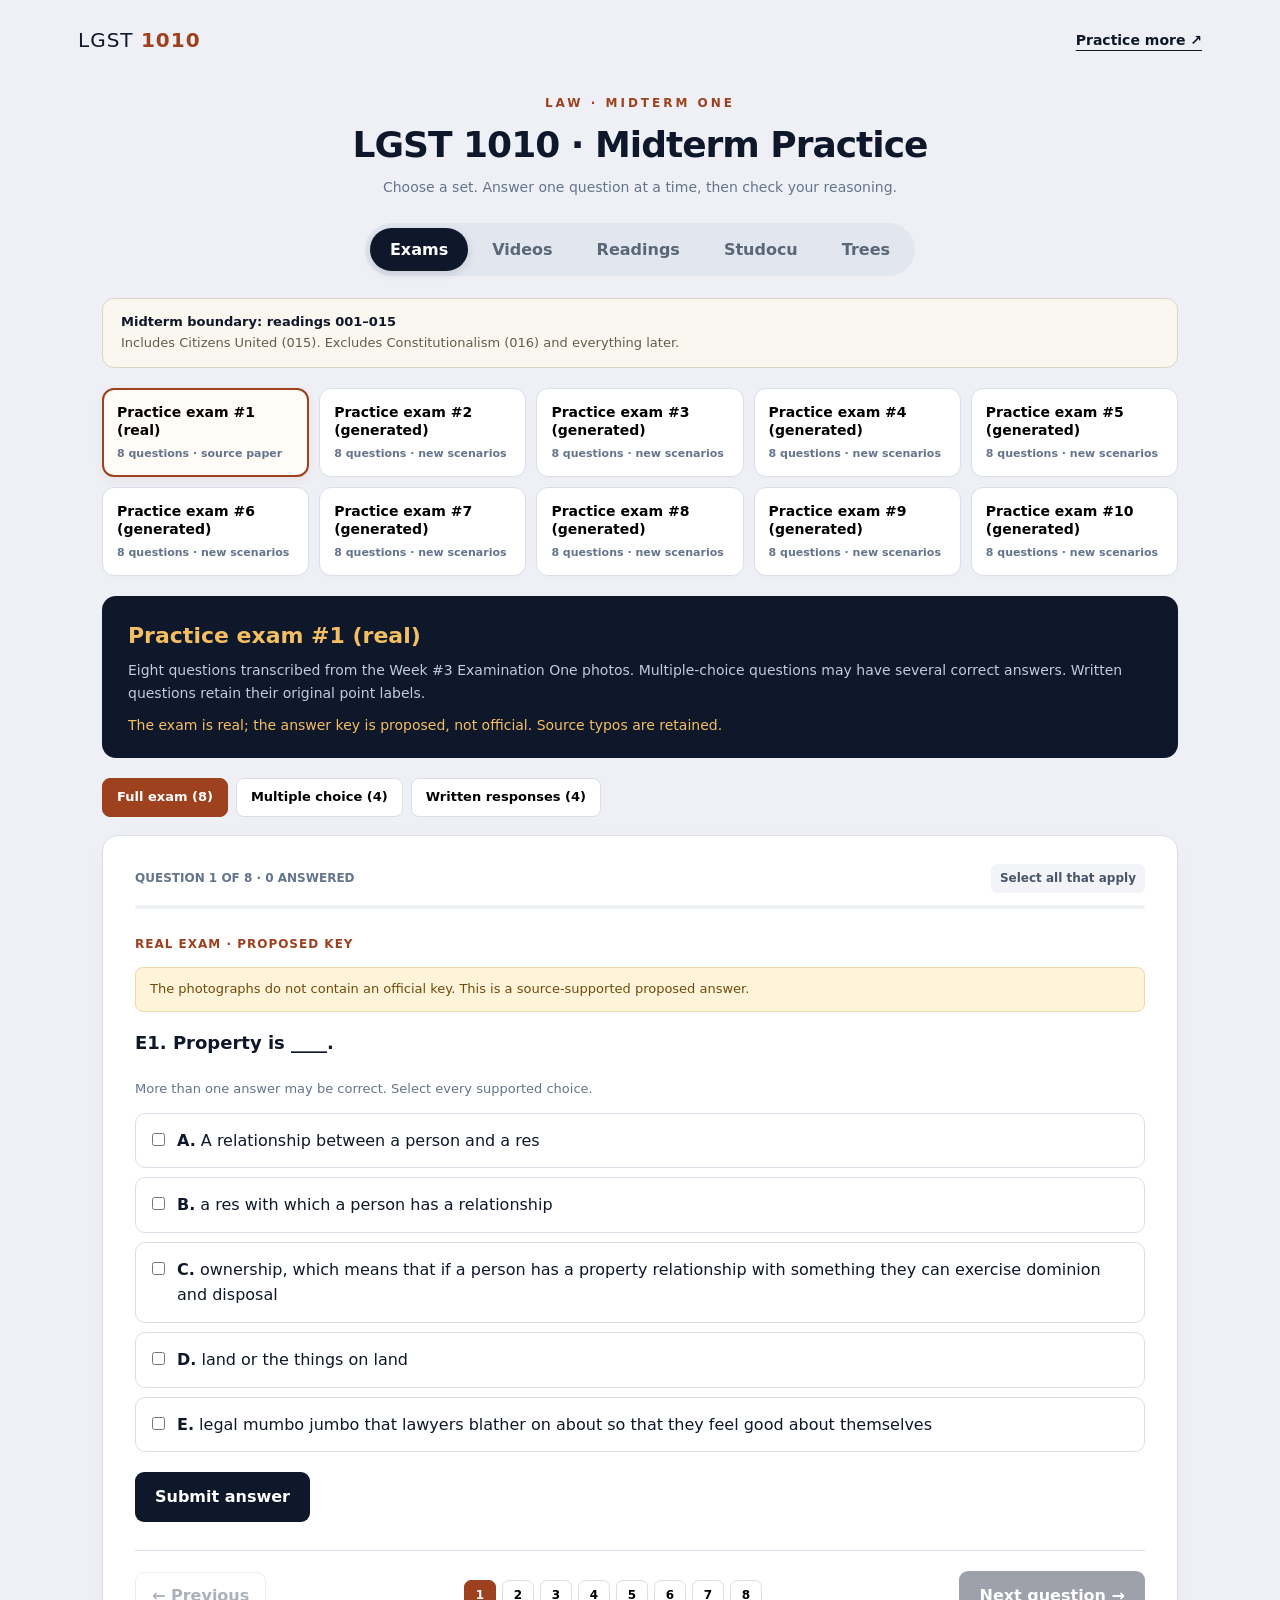
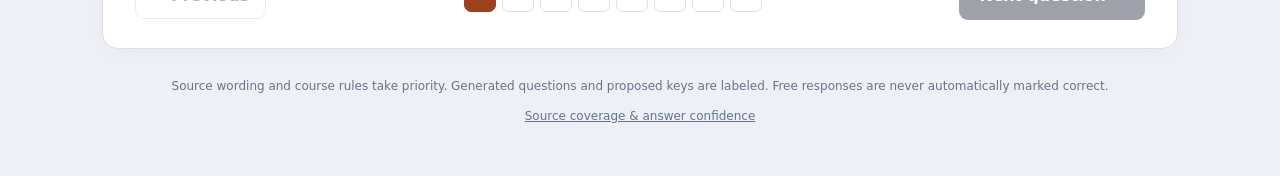
==== index.html @ df7d1797 "Add LGST midterm practice site and rebuilt business decision trees" ====
<!doctype html><html lang="en"><head><meta charset="utf-8"><meta name="viewport" content="width=device-width,initial-scale=1"><title>LGST 1010 · Midterm Practice</title><link rel="icon" href="favicon.svg"><link rel="stylesheet" href="style.css"></head><body><header><a class="brand" href="./">LGST <b>1010</b></a><a class="practice" href="https://notebook.google.com/notebook/0f47667a-3fe8-4cbe-b764-c7b198764ac6?authuser=1" target="_blank" rel="noopener">Practice more ↗</a></header><main><div class="hero"><p class="eyebrow">LAW · MIDTERM ONE</p><h1>LGST 1010 · Midterm Practice</h1><p>Choose a set. Answer one question at a time, then check your reasoning.</p></div><nav id="modes" aria-label="Study sections"></nav><div class="scope"><strong>Midterm boundary: readings 001–015</strong><span>Includes Citizens United (015). Excludes Constitutionalism (016) and everything later.</span></div><div id="sets" aria-label="Question sets"></div><section class="setintro" id="setintro"></section><nav id="filters" aria-label="Question subtabs"></nav><section id="quiz" aria-live="polite"></section><footer>Source wording and course rules take priority. Generated questions and proposed keys are labeled. Free responses are never automatically marked correct.<br><button id="about">Source coverage &amp; answer confidence</button></footer><dialog id="sourceDialog"><button id="closeDialog" class="close" aria-label="Close">×</button><h2>What is in this site?</h2><div id="sourceContent"></div></dialog></main><script src="data.js"></script><script src="app.js"></script></body></html>
---- style.css ----
:root{font-family:system-ui,-apple-system,BlinkMacSystemFont,'Segoe UI',sans-serif;color:#0f172a;background:#eef0f6;font-size:16px;line-height:1.6;--accent:#9d411e;--muted:#64748b;--line:#d9dee9}*{box-sizing:border-box}body{margin:0}button,input,textarea{font:inherit}button,a,input,textarea{touch-action:manipulation}button{cursor:pointer}a{color:inherit}header{max-width:1180px;margin:auto;padding:24px 28px;display:flex;align-items:center;justify-content:space-between}.brand{text-decoration:none;font-size:20px;letter-spacing:1px}.brand b{color:var(--accent)}.practice{font-size:14px;font-weight:700;text-underline-offset:5px}main{max-width:1124px;margin:0 auto;padding:0 24px}.hero{text-align:center;padding:24px 0 28px}.eyebrow{font-size:12px;letter-spacing:3px;font-weight:800;color:var(--accent)}h1{font-size:clamp(32px,5vw,48px);line-height:1.13;letter-spacing:-1.6px;margin:12px 0 18px}.hero>p:last-child{color:var(--muted);font-size:16px}#modes{display:flex;justify-content:center;gap:4px;padding:5px;background:#e2e6ef;border-radius:28px;width:fit-content;margin:0 auto 22px}#modes button{background:transparent;border:0;border-radius:24px;padding:9px 20px;font-weight:700;color:#596779}#modes button.active{background:#0f172a;color:white;box-shadow:0 3px 9px #0f172a22}.scope{border:1px solid #dbd4c5;background:#faf7f0;padding:13px 18px;border-radius:12px;margin-bottom:20px;display:flex;flex-direction:column;font-size:13px}.scope span{color:#655c4b}#sets{display:grid;grid-template-columns:repeat(5,1fr);gap:10px;margin-bottom:18px}.setbtn{background:white;border:1px solid var(--line);border-radius:12px;text-align:left;padding:15px 14px;line-height:1.25;font-weight:750;font-size:14px;min-height:89px;box-shadow:0 2px 4px #0f172a04}.setbtn small{display:block;font-size:11px;color:var(--muted);font-weight:600;margin-top:8px}.setbtn.active{border:2px solid var(--accent);padding:14px 13px;box-shadow:0 3px 10px #9d411e14;background:#fffcf8}.setintro{background:#0f172a;color:#eef2ff;border-radius:14px;padding:22px 26px;margin:20px 0}.setintro h2{margin:0 0 6px;font-size:22px;color:#f4bf62}.setintro p{margin:0;color:#c1cbdc;font-size:14px}.setintro .caution{margin-top:10px;color:#f4bf62}#filters{display:flex;gap:8px;margin:18px 0;flex-wrap:wrap}#filters button{border:1px solid var(--line);background:#fff;border-radius:8px;padding:8px 14px;font-size:13px;font-weight:650}#filters .active{background:#9d411e;color:white;border-color:#9d411e}#quiz{background:white;border:1px solid var(--line);border-radius:16px;padding:28px 32px;box-shadow:0 6px 24px #0f172a06;min-height:420px}.topline{display:flex;align-items:center;justify-content:space-between;gap:12px;font-size:12px;font-weight:750;color:var(--muted);margin-bottom:12px}.tag{background:#f2f4f8;border-radius:6px;padding:5px 9px;color:#475569}.progress{height:4px;border-radius:4px;background:#edf0f5;margin-bottom:26px;overflow:hidden}.progress>div{background:var(--accent);height:100%}.prompt{font-size:18px;line-height:1.7;margin:12px 0 20px;white-space:pre-line;font-weight:550}.label{font-size:12px;text-transform:uppercase;letter-spacing:1px;color:var(--accent);font-weight:800}.hint{font-size:13px;color:var(--muted)}.uncertain{padding:11px 14px;background:#fff4da;border:1px solid #f2daa5;border-radius:8px;color:#704b0b;font-size:13px;margin-bottom:16px}.options{display:grid;gap:9px}.option{border:1px solid var(--line);padding:14px 16px;border-radius:10px;display:flex;gap:12px;align-items:baseline;cursor:pointer}.option:hover{background:#faf8f5;border-color:#b8ad9e}.option:has(input:checked){border-color:var(--accent);background:#fff7f0}.option input{accent-color:var(--accent);margin:0}.option.key{border-color:#4e856c;background:#edf7f0}.option.wrong{border-color:#af524d;background:#fff1ef}textarea{width:100%;min-height:160px;padding:16px;border:1px solid #bbc5d4;border-radius:10px;resize:vertical;line-height:1.6}input[type=number],input[type=text]{border:1px solid #bbc5d4;border-radius:9px;padding:13px;width:min(100%,360px)}button:focus-visible,a:focus-visible,input:focus-visible,textarea:focus-visible{outline:3px solid #ca7b2d;outline-offset:3px}.actions{display:flex;gap:10px;align-items:center;margin-top:20px;flex-wrap:wrap}.primary{background:#0f172a;color:white;border:0;padding:12px 20px;border-radius:9px;font-weight:700}.secondary{background:#fff;border:1px solid #cbd2de;padding:10px 16px;border-radius:9px;color:#334155;font-weight:650}button:disabled{opacity:.4;cursor:not-allowed}.feedback{margin-top:26px;border-top:1px solid var(--line);padding-top:22px}.feedback h3{margin:0 0 10px;font-size:18px}.feedback .answer{white-space:pre-line;color:#334155;line-height:1.75}.feedback .yourresponse{white-space:pre-wrap;border-left:3px solid #cbd5e1;padding:10px 16px;color:#64748b;background:#f8fafc}.rubric{font-size:14px;padding-left:20px;color:#475569}.navrow{display:flex;justify-content:space-between;align-items:center;margin-top:28px;border-top:1px solid var(--line);padding-top:20px;gap:10px}.dots{display:flex;gap:6px;flex-wrap:wrap;justify-content:center}.dots button{min-width:32px;height:32px;padding:0;border:1px solid var(--line);border-radius:7px;background:white;font-size:12px;font-weight:700}.dots button.done{background:#eaf1ec;border-color:#94b4a1}.dots button.current{background:var(--accent);color:#fff;border-color:var(--accent)}details{font-size:13px;color:var(--muted);margin:20px 0 0}details summary{cursor:pointer;font-weight:700}details pre{white-space:pre-wrap;max-height:300px;overflow:auto;background:#f5f6f9;padding:15px;color:#475569;font:13px/1.7 inherit}footer{text-align:center;margin:28px 0 40px;font-size:12px;color:var(--muted)}footer button{border:0;background:none;text-decoration:underline;color:inherit;padding:10px}dialog{max-width:720px;width:calc(100% - 32px);border:1px solid var(--line);border-radius:16px;padding:30px;color:#0f172a;max-height:85vh;overflow:auto}dialog::backdrop{background:#0f172a88}.close{float:right;font-size:26px;border:0;background:transparent}#sourceContent{font-size:14px}#sourceContent li{margin:8px 0}.empty{text-align:center;padding:60px 0}@media(max-width:800px){#sets{grid-template-columns:repeat(3,1fr)}#quiz{padding:24px}.hero{padding-top:8px}header{padding:18px 24px}}@media(max-width:520px){main{padding:0 14px}#modes button{padding:8px 12px;font-size:12px}#sets{grid-template-columns:repeat(2,1fr);gap:8px}.setbtn{min-height:76px;padding:13px}#quiz{padding:20px 17px}.prompt{font-size:16px}.setintro{padding:18px}h1{letter-spacing:-1px}.navrow{flex-wrap:wrap}.dots{order:3;width:100%;margin-top:10px}.scope{font-size:12px}.topline{font-size:11px}}
:root .hero{padding:10px 0 16px}:root .hero h1{font-size:clamp(26px,4vw,36px);line-height:1.2;margin:10px 0;letter-spacing:-1px}:root .hero .eyebrow{margin:4px 0}:root .hero>p:last-child{font-size:14px;margin:8px 0}@media(max-width:520px){:root #sets{display:flex;overflow-x:auto;padding:3px 2px 8px;scroll-snap-type:x proximity}:root .setbtn{flex:0 0 170px;scroll-snap-align:start}:root .hero h1{font-size:26px}}
:root #modes{max-width:100%;flex-wrap:wrap}:root #quiz.tree-host{padding:14px 12px;background:#eef0f6}:root .tree-links{margin-top:12px;font-size:14px}:root .tree-links a{color:#f4bf62;text-underline-offset:4px}@media(max-width:520px){:root #quiz.tree-host{padding:8px 4px}:root #modes button{padding:8px 10px}}
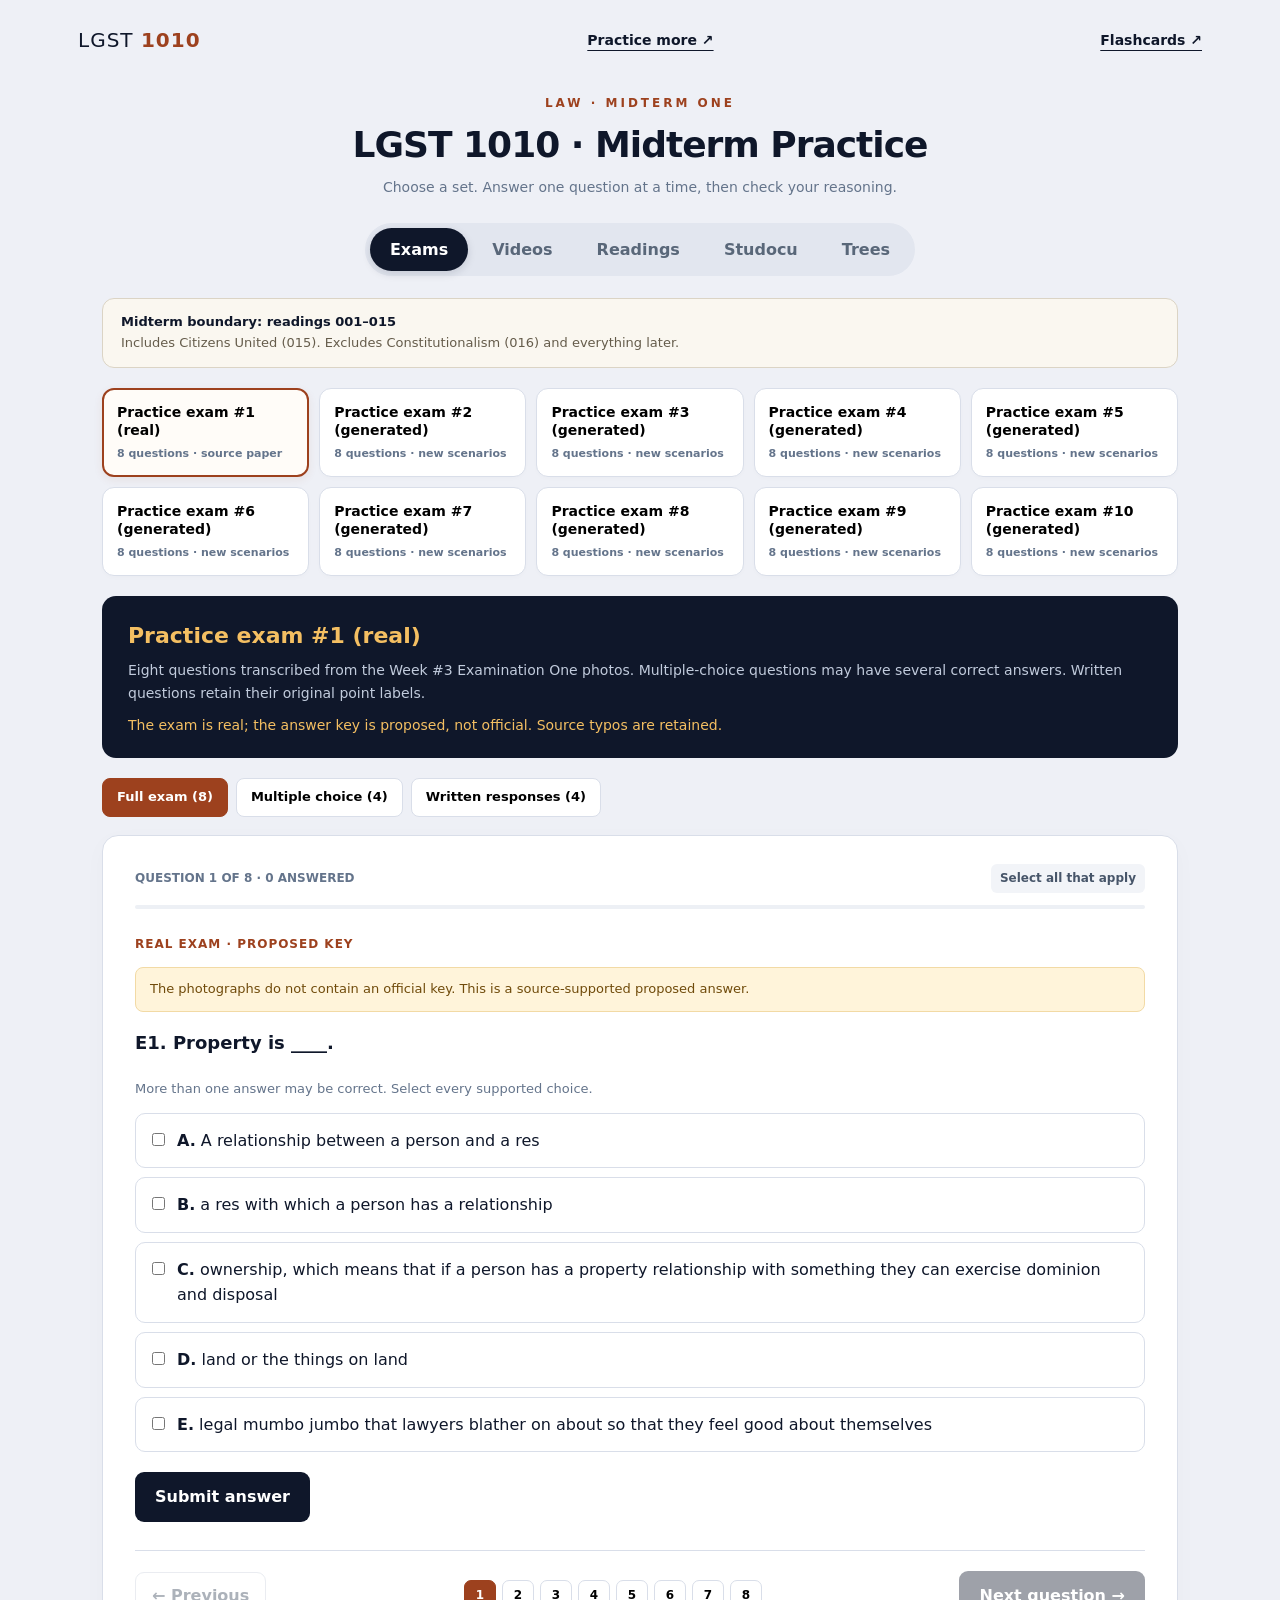
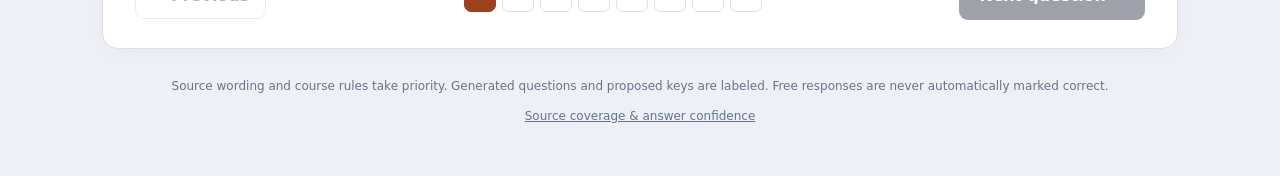
==== commit fc94a568: "Add flashcards navigation" ====
--- a/index.html
+++ b/index.html
@@ -1 +1 @@
-<!doctype html><html lang="en"><head><meta charset="utf-8"><meta name="viewport" content="width=device-width,initial-scale=1"><title>LGST 1010 · Midterm Practice</title><link rel="icon" href="favicon.svg"><link rel="stylesheet" href="style.css"></head><body><header><a class="brand" href="./">LGST <b>1010</b></a><a class="practice" href="https://notebook.google.com/notebook/0f47667a-3fe8-4cbe-b764-c7b198764ac6?authuser=1" target="_blank" rel="noopener">Practice more ↗</a></header><main><div class="hero"><p class="eyebrow">LAW · MIDTERM ONE</p><h1>LGST 1010 · Midterm Practice</h1><p>Choose a set. Answer one question at a time, then check your reasoning.</p></div><nav id="modes" aria-label="Study sections"></nav><div class="scope"><strong>Midterm boundary: readings 001–015</strong><span>Includes Citizens United (015). Excludes Constitutionalism (016) and everything later.</span></div><div id="sets" aria-label="Question sets"></div><section class="setintro" id="setintro"></section><nav id="filters" aria-label="Question subtabs"></nav><section id="quiz" aria-live="polite"></section><footer>Source wording and course rules take priority. Generated questions and proposed keys are labeled. Free responses are never automatically marked correct.<br><button id="about">Source coverage &amp; answer confidence</button></footer><dialog id="sourceDialog"><button id="closeDialog" class="close" aria-label="Close">×</button><h2>What is in this site?</h2><div id="sourceContent"></div></dialog></main><script src="data.js"></script><script src="app.js"></script></body></html>
+<!doctype html><html lang="en"><head><meta charset="utf-8"><meta name="viewport" content="width=device-width,initial-scale=1"><title>LGST 1010 · Midterm Practice</title><link rel="icon" href="favicon.svg"><link rel="stylesheet" href="style.css"></head><body><header><a class="brand" href="./">LGST <b>1010</b></a><a class="practice" href="https://notebook.google.com/notebook/0f47667a-3fe8-4cbe-b764-c7b198764ac6?authuser=1" target="_blank" rel="noopener">Practice more ↗</a><a class="practice" href="flashcards.html">Flashcards ↗</a></header><main><div class="hero"><p class="eyebrow">LAW · MIDTERM ONE</p><h1>LGST 1010 · Midterm Practice</h1><p>Choose a set. Answer one question at a time, then check your reasoning.</p></div><nav id="modes" aria-label="Study sections"></nav><div class="scope"><strong>Midterm boundary: readings 001–015</strong><span>Includes Citizens United (015). Excludes Constitutionalism (016) and everything later.</span></div><div id="sets" aria-label="Question sets"></div><section class="setintro" id="setintro"></section><nav id="filters" aria-label="Question subtabs"></nav><section id="quiz" aria-live="polite"></section><footer>Source wording and course rules take priority. Generated questions and proposed keys are labeled. Free responses are never automatically marked correct.<br><button id="about">Source coverage &amp; answer confidence</button></footer><dialog id="sourceDialog"><button id="closeDialog" class="close" aria-label="Close">×</button><h2>What is in this site?</h2><div id="sourceContent"></div></dialog></main><script src="data.js"></script><script src="app.js"></script></body></html>
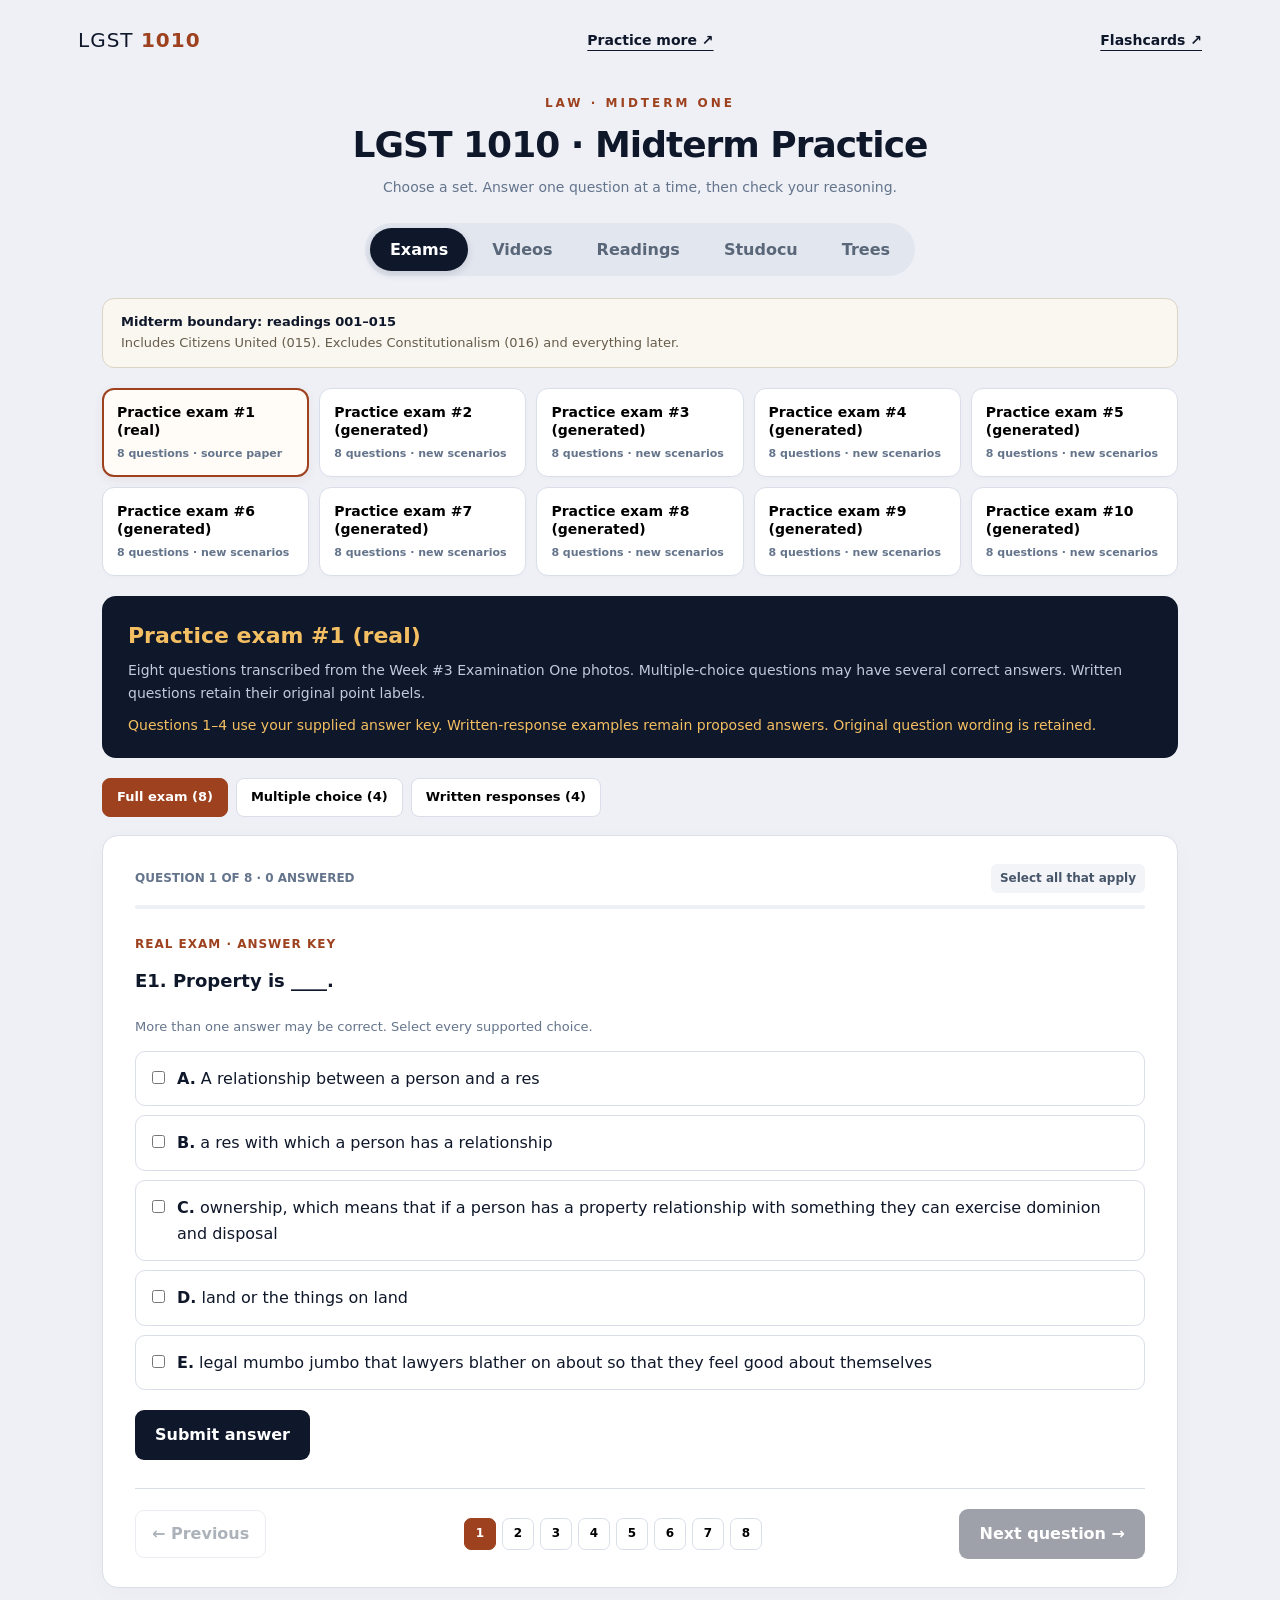
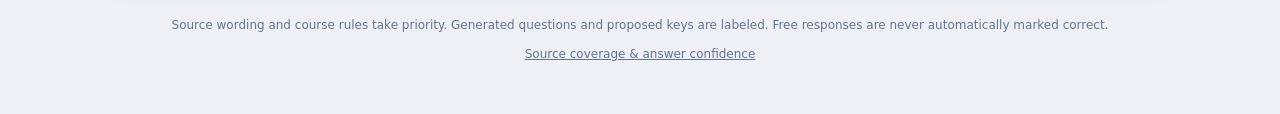
==== commit 2bb62815: "Apply supplied answer key to real practice exam questions 1–4" ====
--- a/index.html
+++ b/index.html
@@ -1 +1 @@
-<!doctype html><html lang="en"><head><meta charset="utf-8"><meta name="viewport" content="width=device-width,initial-scale=1"><title>LGST 1010 · Midterm Practice</title><link rel="icon" href="favicon.svg"><link rel="stylesheet" href="style.css"></head><body><header><a class="brand" href="./">LGST <b>1010</b></a><a class="practice" href="https://notebook.google.com/notebook/0f47667a-3fe8-4cbe-b764-c7b198764ac6?authuser=1" target="_blank" rel="noopener">Practice more ↗</a><a class="practice" href="flashcards.html">Flashcards ↗</a></header><main><div class="hero"><p class="eyebrow">LAW · MIDTERM ONE</p><h1>LGST 1010 · Midterm Practice</h1><p>Choose a set. Answer one question at a time, then check your reasoning.</p></div><nav id="modes" aria-label="Study sections"></nav><div class="scope"><strong>Midterm boundary: readings 001–015</strong><span>Includes Citizens United (015). Excludes Constitutionalism (016) and everything later.</span></div><div id="sets" aria-label="Question sets"></div><section class="setintro" id="setintro"></section><nav id="filters" aria-label="Question subtabs"></nav><section id="quiz" aria-live="polite"></section><footer>Source wording and course rules take priority. Generated questions and proposed keys are labeled. Free responses are never automatically marked correct.<br><button id="about">Source coverage &amp; answer confidence</button></footer><dialog id="sourceDialog"><button id="closeDialog" class="close" aria-label="Close">×</button><h2>What is in this site?</h2><div id="sourceContent"></div></dialog></main><script src="data.js"></script><script src="app.js"></script></body></html>
+<!doctype html><html lang="en"><head><meta charset="utf-8"><meta name="viewport" content="width=device-width,initial-scale=1"><title>LGST 1010 · Midterm Practice</title><link rel="icon" href="favicon.svg"><link rel="stylesheet" href="style.css"></head><body><header><a class="brand" href="./">LGST <b>1010</b></a><a class="practice" href="https://notebook.google.com/notebook/0f47667a-3fe8-4cbe-b764-c7b198764ac6?authuser=1" target="_blank" rel="noopener">Practice more ↗</a><a class="practice" href="flashcards.html">Flashcards ↗</a></header><main><div class="hero"><p class="eyebrow">LAW · MIDTERM ONE</p><h1>LGST 1010 · Midterm Practice</h1><p>Choose a set. Answer one question at a time, then check your reasoning.</p></div><nav id="modes" aria-label="Study sections"></nav><div class="scope"><strong>Midterm boundary: readings 001–015</strong><span>Includes Citizens United (015). Excludes Constitutionalism (016) and everything later.</span></div><div id="sets" aria-label="Question sets"></div><section class="setintro" id="setintro"></section><nav id="filters" aria-label="Question subtabs"></nav><section id="quiz" aria-live="polite"></section><footer>Source wording and course rules take priority. Generated questions and proposed keys are labeled. Free responses are never automatically marked correct.<br><button id="about">Source coverage &amp; answer confidence</button></footer><dialog id="sourceDialog"><button id="closeDialog" class="close" aria-label="Close">×</button><h2>What is in this site?</h2><div id="sourceContent"></div></dialog></main><script src="data.js?v=20261009-key1"></script><script src="app.js?v=20261009-key1"></script></body></html>
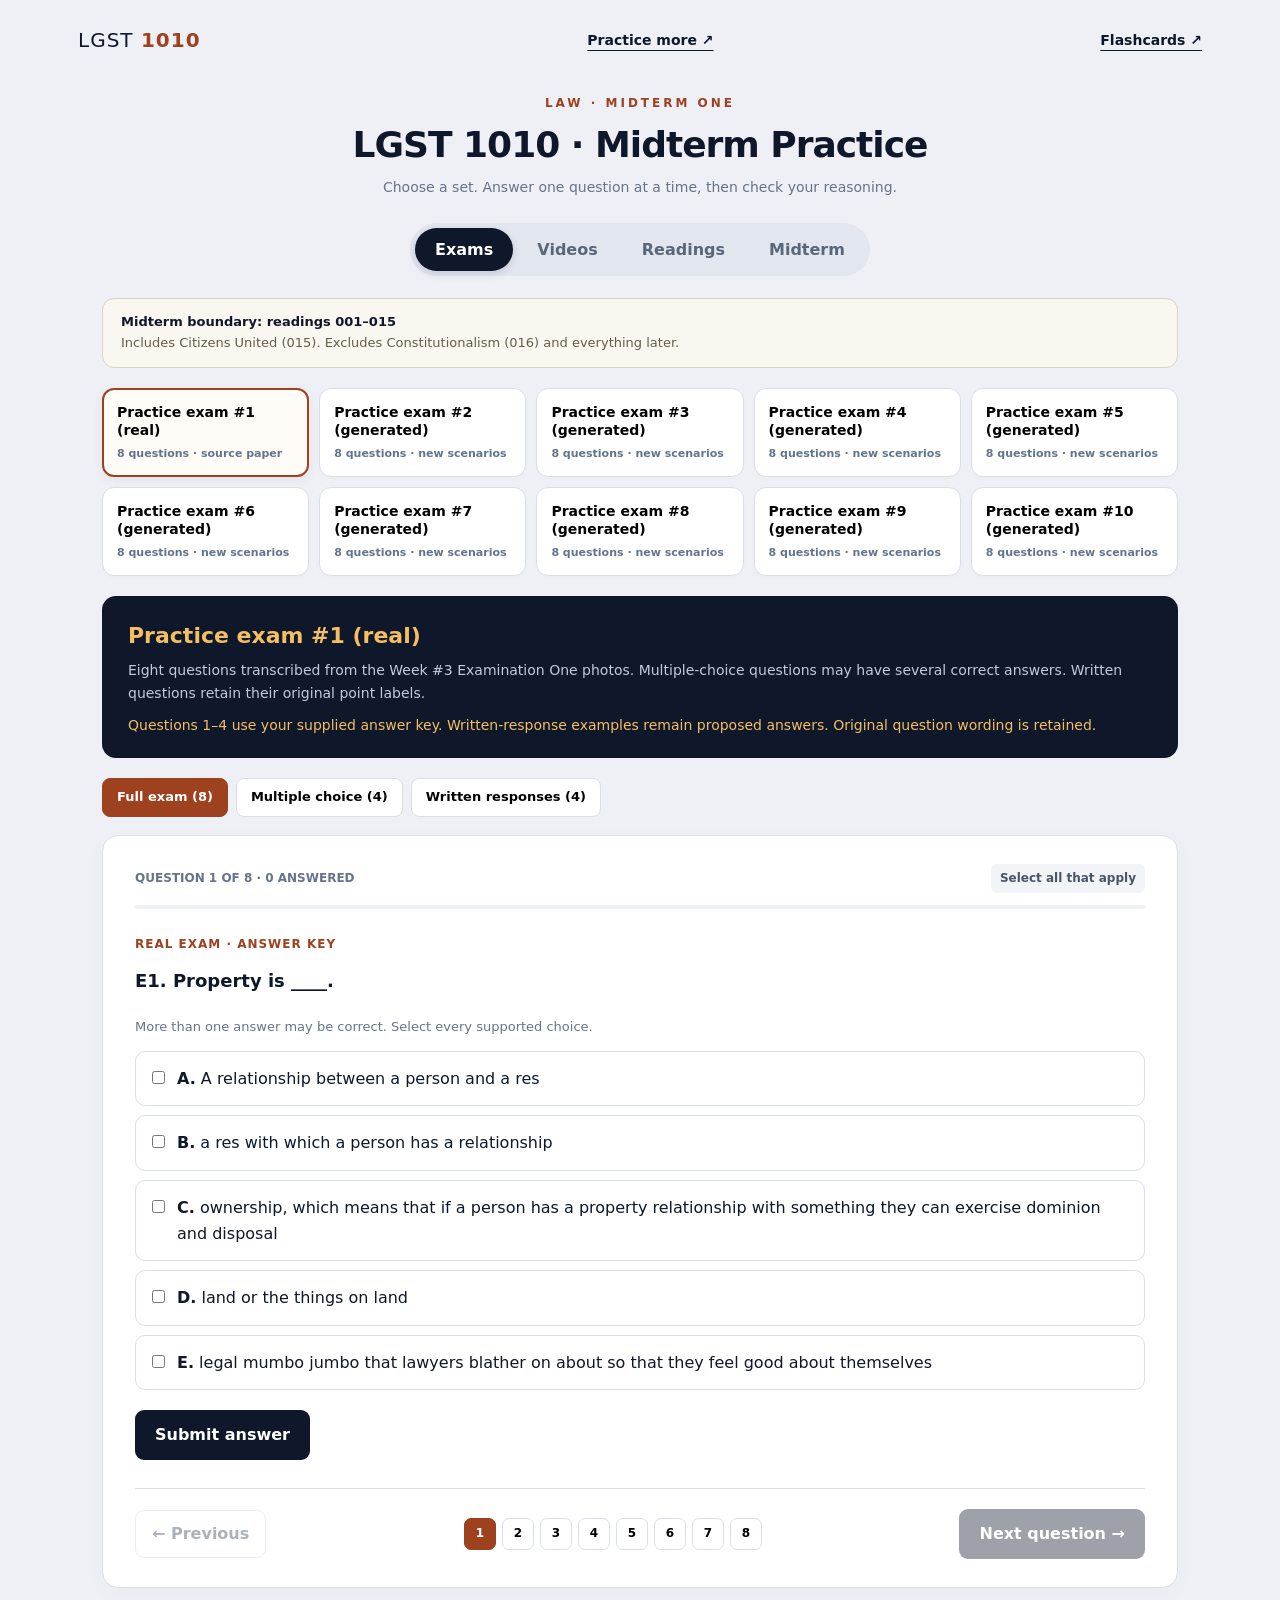
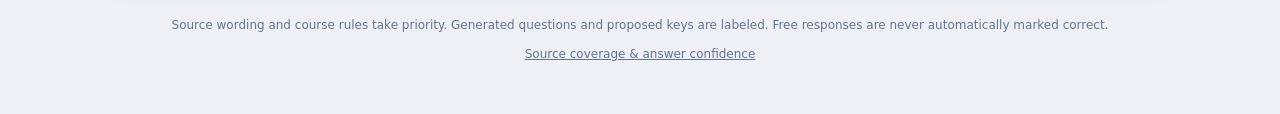
==== commit b5d22828: "Replace Studocu and Trees tabs with uploaded Midterm notes" ====
--- a/index.html
+++ b/index.html
@@ -1 +1 @@
-<!doctype html><html lang="en"><head><meta charset="utf-8"><meta name="viewport" content="width=device-width,initial-scale=1"><title>LGST 1010 · Midterm Practice</title><link rel="icon" href="favicon.svg"><link rel="stylesheet" href="style.css"></head><body><header><a class="brand" href="./">LGST <b>1010</b></a><a class="practice" href="https://notebook.google.com/notebook/0f47667a-3fe8-4cbe-b764-c7b198764ac6?authuser=1" target="_blank" rel="noopener">Practice more ↗</a><a class="practice" href="flashcards.html">Flashcards ↗</a></header><main><div class="hero"><p class="eyebrow">LAW · MIDTERM ONE</p><h1>LGST 1010 · Midterm Practice</h1><p>Choose a set. Answer one question at a time, then check your reasoning.</p></div><nav id="modes" aria-label="Study sections"></nav><div class="scope"><strong>Midterm boundary: readings 001–015</strong><span>Includes Citizens United (015). Excludes Constitutionalism (016) and everything later.</span></div><div id="sets" aria-label="Question sets"></div><section class="setintro" id="setintro"></section><nav id="filters" aria-label="Question subtabs"></nav><section id="quiz" aria-live="polite"></section><footer>Source wording and course rules take priority. Generated questions and proposed keys are labeled. Free responses are never automatically marked correct.<br><button id="about">Source coverage &amp; answer confidence</button></footer><dialog id="sourceDialog"><button id="closeDialog" class="close" aria-label="Close">×</button><h2>What is in this site?</h2><div id="sourceContent"></div></dialog></main><script src="data.js?v=20261009-key1"></script><script src="app.js?v=20261009-key1"></script></body></html>
+<!doctype html><html lang="en"><head><meta charset="utf-8"><meta name="viewport" content="width=device-width,initial-scale=1"><title>LGST 1010 · Midterm Practice</title><link rel="icon" href="favicon.svg"><link rel="stylesheet" href="style.css?v=20261011-midterm"></head><body><header><a class="brand" href="./">LGST <b>1010</b></a><a class="practice" href="https://notebook.google.com/notebook/0f47667a-3fe8-4cbe-b764-c7b198764ac6?authuser=1" target="_blank" rel="noopener">Practice more ↗</a><a class="practice" href="flashcards.html">Flashcards ↗</a></header><main><div class="hero"><p class="eyebrow">LAW · MIDTERM ONE</p><h1>LGST 1010 · Midterm Practice</h1><p>Choose a set. Answer one question at a time, then check your reasoning.</p></div><nav id="modes" aria-label="Study sections"></nav><div class="scope"><strong>Midterm boundary: readings 001–015</strong><span>Includes Citizens United (015). Excludes Constitutionalism (016) and everything later.</span></div><div id="sets" aria-label="Question sets"></div><section class="setintro" id="setintro"></section><nav id="filters" aria-label="Question subtabs"></nav><section id="quiz" aria-live="polite"></section><footer>Source wording and course rules take priority. Generated questions and proposed keys are labeled. Free responses are never automatically marked correct.<br><button id="about">Source coverage &amp; answer confidence</button></footer><dialog id="sourceDialog"><button id="closeDialog" class="close" aria-label="Close">×</button><h2>What is in this site?</h2><div id="sourceContent"></div></dialog></main><script src="data.js?v=20261011-midterm"></script><script src="app.js?v=20261011-midterm"></script></body></html>
--- a/style.css
+++ b/style.css
@@ -1,3 +1,3 @@
 :root{font-family:system-ui,-apple-system,BlinkMacSystemFont,'Segoe UI',sans-serif;color:#0f172a;background:#eef0f6;font-size:16px;line-height:1.6;--accent:#9d411e;--muted:#64748b;--line:#d9dee9}*{box-sizing:border-box}body{margin:0}button,input,textarea{font:inherit}button,a,input,textarea{touch-action:manipulation}button{cursor:pointer}a{color:inherit}header{max-width:1180px;margin:auto;padding:24px 28px;display:flex;align-items:center;justify-content:space-between}.brand{text-decoration:none;font-size:20px;letter-spacing:1px}.brand b{color:var(--accent)}.practice{font-size:14px;font-weight:700;text-underline-offset:5px}main{max-width:1124px;margin:0 auto;padding:0 24px}.hero{text-align:center;padding:24px 0 28px}.eyebrow{font-size:12px;letter-spacing:3px;font-weight:800;color:var(--accent)}h1{font-size:clamp(32px,5vw,48px);line-height:1.13;letter-spacing:-1.6px;margin:12px 0 18px}.hero>p:last-child{color:var(--muted);font-size:16px}#modes{display:flex;justify-content:center;gap:4px;padding:5px;background:#e2e6ef;border-radius:28px;width:fit-content;margin:0 auto 22px}#modes button{background:transparent;border:0;border-radius:24px;padding:9px 20px;font-weight:700;color:#596779}#modes button.active{background:#0f172a;color:white;box-shadow:0 3px 9px #0f172a22}.scope{border:1px solid #dbd4c5;background:#faf7f0;padding:13px 18px;border-radius:12px;margin-bottom:20px;display:flex;flex-direction:column;font-size:13px}.scope span{color:#655c4b}#sets{display:grid;grid-template-columns:repeat(5,1fr);gap:10px;margin-bottom:18px}.setbtn{background:white;border:1px solid var(--line);border-radius:12px;text-align:left;padding:15px 14px;line-height:1.25;font-weight:750;font-size:14px;min-height:89px;box-shadow:0 2px 4px #0f172a04}.setbtn small{display:block;font-size:11px;color:var(--muted);font-weight:600;margin-top:8px}.setbtn.active{border:2px solid var(--accent);padding:14px 13px;box-shadow:0 3px 10px #9d411e14;background:#fffcf8}.setintro{background:#0f172a;color:#eef2ff;border-radius:14px;padding:22px 26px;margin:20px 0}.setintro h2{margin:0 0 6px;font-size:22px;color:#f4bf62}.setintro p{margin:0;color:#c1cbdc;font-size:14px}.setintro .caution{margin-top:10px;color:#f4bf62}#filters{display:flex;gap:8px;margin:18px 0;flex-wrap:wrap}#filters button{border:1px solid var(--line);background:#fff;border-radius:8px;padding:8px 14px;font-size:13px;font-weight:650}#filters .active{background:#9d411e;color:white;border-color:#9d411e}#quiz{background:white;border:1px solid var(--line);border-radius:16px;padding:28px 32px;box-shadow:0 6px 24px #0f172a06;min-height:420px}.topline{display:flex;align-items:center;justify-content:space-between;gap:12px;font-size:12px;font-weight:750;color:var(--muted);margin-bottom:12px}.tag{background:#f2f4f8;border-radius:6px;padding:5px 9px;color:#475569}.progress{height:4px;border-radius:4px;background:#edf0f5;margin-bottom:26px;overflow:hidden}.progress>div{background:var(--accent);height:100%}.prompt{font-size:18px;line-height:1.7;margin:12px 0 20px;white-space:pre-line;font-weight:550}.label{font-size:12px;text-transform:uppercase;letter-spacing:1px;color:var(--accent);font-weight:800}.hint{font-size:13px;color:var(--muted)}.uncertain{padding:11px 14px;background:#fff4da;border:1px solid #f2daa5;border-radius:8px;color:#704b0b;font-size:13px;margin-bottom:16px}.options{display:grid;gap:9px}.option{border:1px solid var(--line);padding:14px 16px;border-radius:10px;display:flex;gap:12px;align-items:baseline;cursor:pointer}.option:hover{background:#faf8f5;border-color:#b8ad9e}.option:has(input:checked){border-color:var(--accent);background:#fff7f0}.option input{accent-color:var(--accent);margin:0}.option.key{border-color:#4e856c;background:#edf7f0}.option.wrong{border-color:#af524d;background:#fff1ef}textarea{width:100%;min-height:160px;padding:16px;border:1px solid #bbc5d4;border-radius:10px;resize:vertical;line-height:1.6}input[type=number],input[type=text]{border:1px solid #bbc5d4;border-radius:9px;padding:13px;width:min(100%,360px)}button:focus-visible,a:focus-visible,input:focus-visible,textarea:focus-visible{outline:3px solid #ca7b2d;outline-offset:3px}.actions{display:flex;gap:10px;align-items:center;margin-top:20px;flex-wrap:wrap}.primary{background:#0f172a;color:white;border:0;padding:12px 20px;border-radius:9px;font-weight:700}.secondary{background:#fff;border:1px solid #cbd2de;padding:10px 16px;border-radius:9px;color:#334155;font-weight:650}button:disabled{opacity:.4;cursor:not-allowed}.feedback{margin-top:26px;border-top:1px solid var(--line);padding-top:22px}.feedback h3{margin:0 0 10px;font-size:18px}.feedback .answer{white-space:pre-line;color:#334155;line-height:1.75}.feedback .yourresponse{white-space:pre-wrap;border-left:3px solid #cbd5e1;padding:10px 16px;color:#64748b;background:#f8fafc}.rubric{font-size:14px;padding-left:20px;color:#475569}.navrow{display:flex;justify-content:space-between;align-items:center;margin-top:28px;border-top:1px solid var(--line);padding-top:20px;gap:10px}.dots{display:flex;gap:6px;flex-wrap:wrap;justify-content:center}.dots button{min-width:32px;height:32px;padding:0;border:1px solid var(--line);border-radius:7px;background:white;font-size:12px;font-weight:700}.dots button.done{background:#eaf1ec;border-color:#94b4a1}.dots button.current{background:var(--accent);color:#fff;border-color:var(--accent)}details{font-size:13px;color:var(--muted);margin:20px 0 0}details summary{cursor:pointer;font-weight:700}details pre{white-space:pre-wrap;max-height:300px;overflow:auto;background:#f5f6f9;padding:15px;color:#475569;font:13px/1.7 inherit}footer{text-align:center;margin:28px 0 40px;font-size:12px;color:var(--muted)}footer button{border:0;background:none;text-decoration:underline;color:inherit;padding:10px}dialog{max-width:720px;width:calc(100% - 32px);border:1px solid var(--line);border-radius:16px;padding:30px;color:#0f172a;max-height:85vh;overflow:auto}dialog::backdrop{background:#0f172a88}.close{float:right;font-size:26px;border:0;background:transparent}#sourceContent{font-size:14px}#sourceContent li{margin:8px 0}.empty{text-align:center;padding:60px 0}@media(max-width:800px){#sets{grid-template-columns:repeat(3,1fr)}#quiz{padding:24px}.hero{padding-top:8px}header{padding:18px 24px}}@media(max-width:520px){main{padding:0 14px}#modes button{padding:8px 12px;font-size:12px}#sets{grid-template-columns:repeat(2,1fr);gap:8px}.setbtn{min-height:76px;padding:13px}#quiz{padding:20px 17px}.prompt{font-size:16px}.setintro{padding:18px}h1{letter-spacing:-1px}.navrow{flex-wrap:wrap}.dots{order:3;width:100%;margin-top:10px}.scope{font-size:12px}.topline{font-size:11px}}
 :root .hero{padding:10px 0 16px}:root .hero h1{font-size:clamp(26px,4vw,36px);line-height:1.2;margin:10px 0;letter-spacing:-1px}:root .hero .eyebrow{margin:4px 0}:root .hero>p:last-child{font-size:14px;margin:8px 0}@media(max-width:520px){:root #sets{display:flex;overflow-x:auto;padding:3px 2px 8px;scroll-snap-type:x proximity}:root .setbtn{flex:0 0 170px;scroll-snap-align:start}:root .hero h1{font-size:26px}}
-:root #modes{max-width:100%;flex-wrap:wrap}:root #quiz.tree-host{padding:14px 12px;background:#eef0f6}:root .tree-links{margin-top:12px;font-size:14px}:root .tree-links a{color:#f4bf62;text-underline-offset:4px}@media(max-width:520px){:root #quiz.tree-host{padding:8px 4px}:root #modes button{padding:8px 10px}}
+:root #modes{max-width:100%;flex-wrap:wrap}:root #quiz.document-host{padding:16px;background:#e2e6ef}:root .document-links{margin-top:12px;font-size:14px}:root .document-links a{color:#f4bf62;text-underline-offset:4px}.midterm-pages{display:grid;gap:24px}.midterm-pages figure{margin:0}.midterm-pages figcaption{font-size:13px;font-weight:700;color:#475569;margin-bottom:8px}.midterm-pages a{display:block}.midterm-pages img{display:block;width:100%;height:auto;background:#fff;box-shadow:0 2px 12px #0f172a14}[hidden]{display:none!important}@media(max-width:520px){:root #quiz.document-host{padding:8px}:root #modes button{padding:8px 10px}}
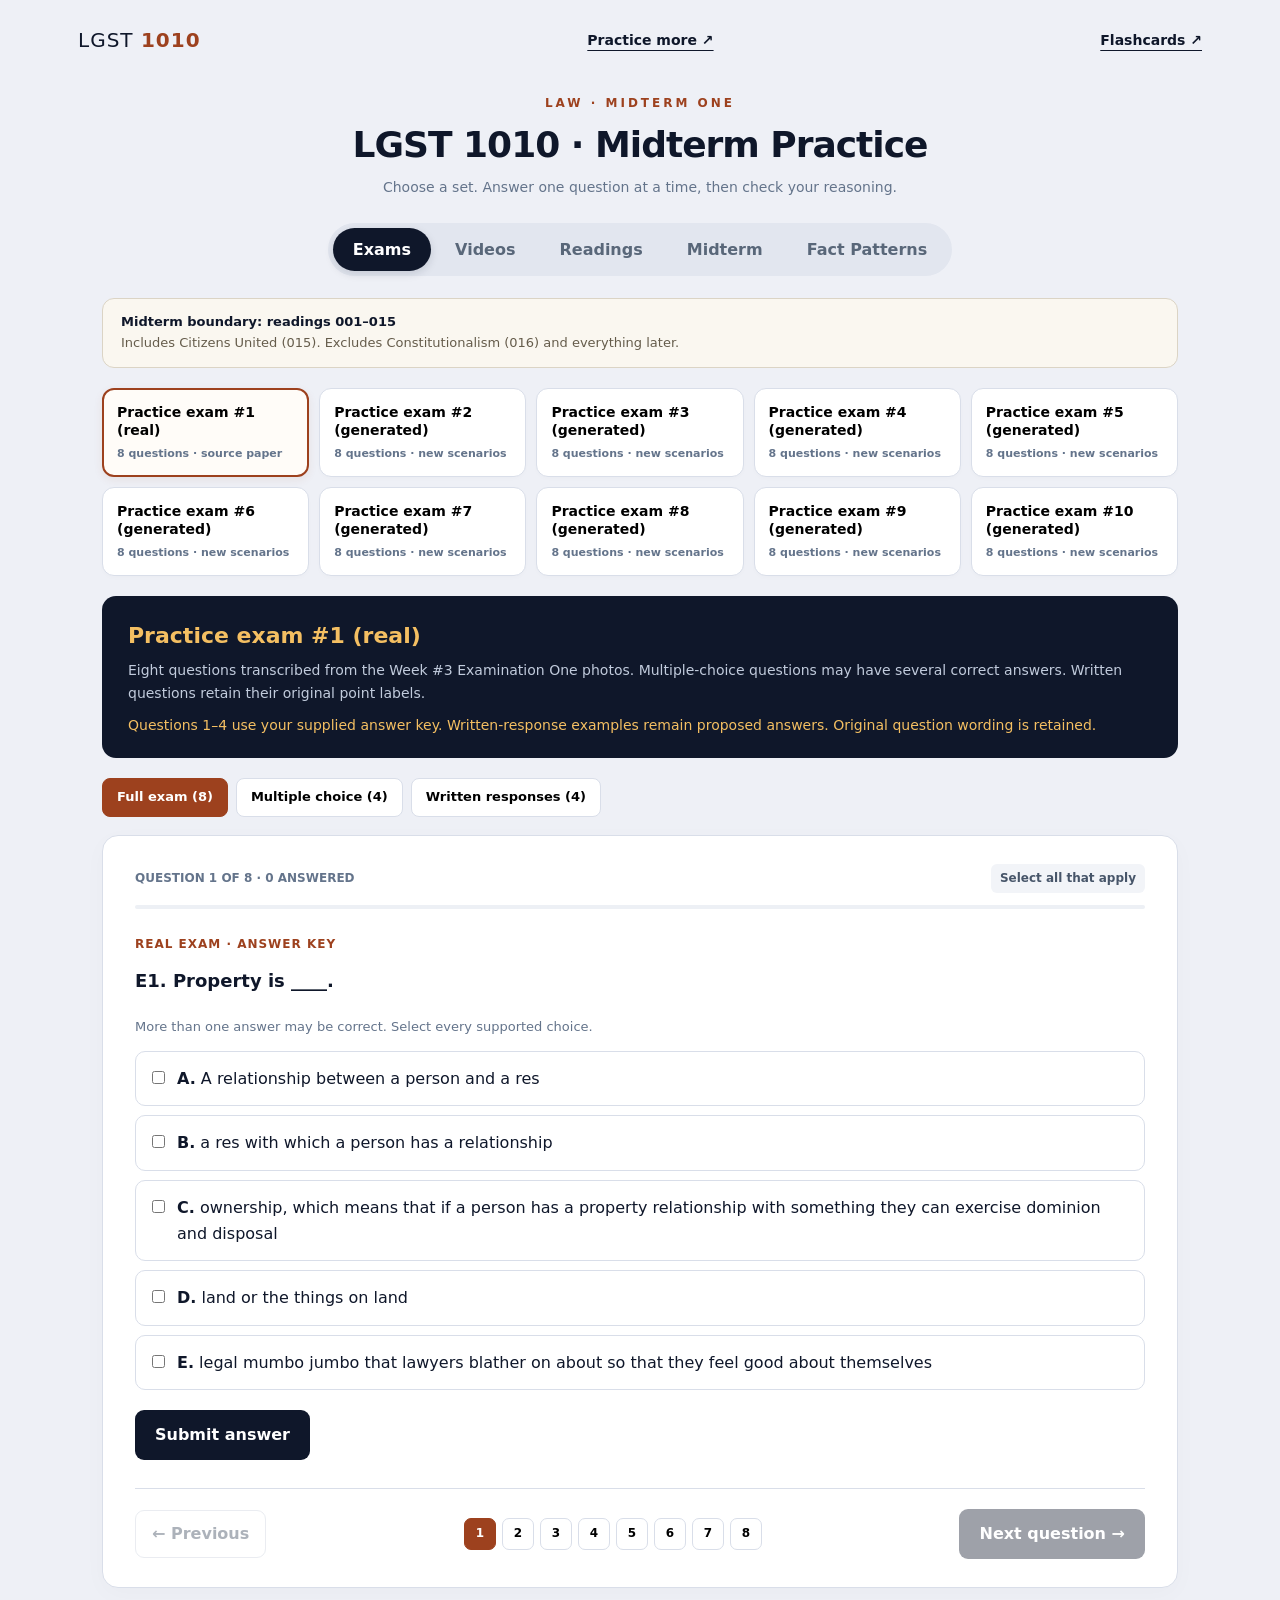
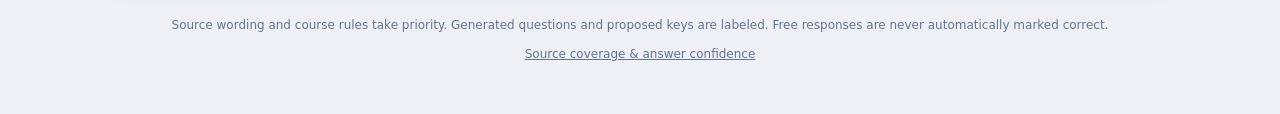
==== commit eaefff8a: "Add supplied fact pattern and lecture compilation tab" ====
--- a/index.html
+++ b/index.html
@@ -1 +1 @@
-<!doctype html><html lang="en"><head><meta charset="utf-8"><meta name="viewport" content="width=device-width,initial-scale=1"><title>LGST 1010 · Midterm Practice</title><link rel="icon" href="favicon.svg"><link rel="stylesheet" href="style.css?v=20261011-midterm"></head><body><header><a class="brand" href="./">LGST <b>1010</b></a><a class="practice" href="https://notebook.google.com/notebook/0f47667a-3fe8-4cbe-b764-c7b198764ac6?authuser=1" target="_blank" rel="noopener">Practice more ↗</a><a class="practice" href="flashcards.html">Flashcards ↗</a></header><main><div class="hero"><p class="eyebrow">LAW · MIDTERM ONE</p><h1>LGST 1010 · Midterm Practice</h1><p>Choose a set. Answer one question at a time, then check your reasoning.</p></div><nav id="modes" aria-label="Study sections"></nav><div class="scope"><strong>Midterm boundary: readings 001–015</strong><span>Includes Citizens United (015). Excludes Constitutionalism (016) and everything later.</span></div><div id="sets" aria-label="Question sets"></div><section class="setintro" id="setintro"></section><nav id="filters" aria-label="Question subtabs"></nav><section id="quiz" aria-live="polite"></section><footer>Source wording and course rules take priority. Generated questions and proposed keys are labeled. Free responses are never automatically marked correct.<br><button id="about">Source coverage &amp; answer confidence</button></footer><dialog id="sourceDialog"><button id="closeDialog" class="close" aria-label="Close">×</button><h2>What is in this site?</h2><div id="sourceContent"></div></dialog></main><script src="data.js?v=20261011-midterm"></script><script src="app.js?v=20261011-midterm"></script></body></html>
+<!doctype html><html lang="en"><head><meta charset="utf-8"><meta name="viewport" content="width=device-width,initial-scale=1"><title>LGST 1010 · Midterm Practice</title><link rel="icon" href="favicon.svg"><link rel="stylesheet" href="style.css?v=20261011-facts"></head><body><header><a class="brand" href="./">LGST <b>1010</b></a><a class="practice" href="https://notebook.google.com/notebook/0f47667a-3fe8-4cbe-b764-c7b198764ac6?authuser=1" target="_blank" rel="noopener">Practice more ↗</a><a class="practice" href="flashcards.html">Flashcards ↗</a></header><main><div class="hero"><p class="eyebrow">LAW · MIDTERM ONE</p><h1>LGST 1010 · Midterm Practice</h1><p>Choose a set. Answer one question at a time, then check your reasoning.</p></div><nav id="modes" aria-label="Study sections"></nav><div class="scope"><strong>Midterm boundary: readings 001–015</strong><span>Includes Citizens United (015). Excludes Constitutionalism (016) and everything later.</span></div><div id="sets" aria-label="Question sets"></div><section class="setintro" id="setintro"></section><nav id="filters" aria-label="Question subtabs"></nav><section id="quiz" aria-live="polite"></section><footer>Source wording and course rules take priority. Generated questions and proposed keys are labeled. Free responses are never automatically marked correct.<br><button id="about">Source coverage &amp; answer confidence</button></footer><dialog id="sourceDialog"><button id="closeDialog" class="close" aria-label="Close">×</button><h2>What is in this site?</h2><div id="sourceContent"></div></dialog></main><script src="data.js?v=20261011-facts"></script><script src="fact-patterns.js?v=20261011-facts"></script><script src="app.js?v=20261011-facts"></script></body></html>
--- a/style.css
+++ b/style.css
@@ -1,3 +1,5 @@
 :root{font-family:system-ui,-apple-system,BlinkMacSystemFont,'Segoe UI',sans-serif;color:#0f172a;background:#eef0f6;font-size:16px;line-height:1.6;--accent:#9d411e;--muted:#64748b;--line:#d9dee9}*{box-sizing:border-box}body{margin:0}button,input,textarea{font:inherit}button,a,input,textarea{touch-action:manipulation}button{cursor:pointer}a{color:inherit}header{max-width:1180px;margin:auto;padding:24px 28px;display:flex;align-items:center;justify-content:space-between}.brand{text-decoration:none;font-size:20px;letter-spacing:1px}.brand b{color:var(--accent)}.practice{font-size:14px;font-weight:700;text-underline-offset:5px}main{max-width:1124px;margin:0 auto;padding:0 24px}.hero{text-align:center;padding:24px 0 28px}.eyebrow{font-size:12px;letter-spacing:3px;font-weight:800;color:var(--accent)}h1{font-size:clamp(32px,5vw,48px);line-height:1.13;letter-spacing:-1.6px;margin:12px 0 18px}.hero>p:last-child{color:var(--muted);font-size:16px}#modes{display:flex;justify-content:center;gap:4px;padding:5px;background:#e2e6ef;border-radius:28px;width:fit-content;margin:0 auto 22px}#modes button{background:transparent;border:0;border-radius:24px;padding:9px 20px;font-weight:700;color:#596779}#modes button.active{background:#0f172a;color:white;box-shadow:0 3px 9px #0f172a22}.scope{border:1px solid #dbd4c5;background:#faf7f0;padding:13px 18px;border-radius:12px;margin-bottom:20px;display:flex;flex-direction:column;font-size:13px}.scope span{color:#655c4b}#sets{display:grid;grid-template-columns:repeat(5,1fr);gap:10px;margin-bottom:18px}.setbtn{background:white;border:1px solid var(--line);border-radius:12px;text-align:left;padding:15px 14px;line-height:1.25;font-weight:750;font-size:14px;min-height:89px;box-shadow:0 2px 4px #0f172a04}.setbtn small{display:block;font-size:11px;color:var(--muted);font-weight:600;margin-top:8px}.setbtn.active{border:2px solid var(--accent);padding:14px 13px;box-shadow:0 3px 10px #9d411e14;background:#fffcf8}.setintro{background:#0f172a;color:#eef2ff;border-radius:14px;padding:22px 26px;margin:20px 0}.setintro h2{margin:0 0 6px;font-size:22px;color:#f4bf62}.setintro p{margin:0;color:#c1cbdc;font-size:14px}.setintro .caution{margin-top:10px;color:#f4bf62}#filters{display:flex;gap:8px;margin:18px 0;flex-wrap:wrap}#filters button{border:1px solid var(--line);background:#fff;border-radius:8px;padding:8px 14px;font-size:13px;font-weight:650}#filters .active{background:#9d411e;color:white;border-color:#9d411e}#quiz{background:white;border:1px solid var(--line);border-radius:16px;padding:28px 32px;box-shadow:0 6px 24px #0f172a06;min-height:420px}.topline{display:flex;align-items:center;justify-content:space-between;gap:12px;font-size:12px;font-weight:750;color:var(--muted);margin-bottom:12px}.tag{background:#f2f4f8;border-radius:6px;padding:5px 9px;color:#475569}.progress{height:4px;border-radius:4px;background:#edf0f5;margin-bottom:26px;overflow:hidden}.progress>div{background:var(--accent);height:100%}.prompt{font-size:18px;line-height:1.7;margin:12px 0 20px;white-space:pre-line;font-weight:550}.label{font-size:12px;text-transform:uppercase;letter-spacing:1px;color:var(--accent);font-weight:800}.hint{font-size:13px;color:var(--muted)}.uncertain{padding:11px 14px;background:#fff4da;border:1px solid #f2daa5;border-radius:8px;color:#704b0b;font-size:13px;margin-bottom:16px}.options{display:grid;gap:9px}.option{border:1px solid var(--line);padding:14px 16px;border-radius:10px;display:flex;gap:12px;align-items:baseline;cursor:pointer}.option:hover{background:#faf8f5;border-color:#b8ad9e}.option:has(input:checked){border-color:var(--accent);background:#fff7f0}.option input{accent-color:var(--accent);margin:0}.option.key{border-color:#4e856c;background:#edf7f0}.option.wrong{border-color:#af524d;background:#fff1ef}textarea{width:100%;min-height:160px;padding:16px;border:1px solid #bbc5d4;border-radius:10px;resize:vertical;line-height:1.6}input[type=number],input[type=text]{border:1px solid #bbc5d4;border-radius:9px;padding:13px;width:min(100%,360px)}button:focus-visible,a:focus-visible,input:focus-visible,textarea:focus-visible{outline:3px solid #ca7b2d;outline-offset:3px}.actions{display:flex;gap:10px;align-items:center;margin-top:20px;flex-wrap:wrap}.primary{background:#0f172a;color:white;border:0;padding:12px 20px;border-radius:9px;font-weight:700}.secondary{background:#fff;border:1px solid #cbd2de;padding:10px 16px;border-radius:9px;color:#334155;font-weight:650}button:disabled{opacity:.4;cursor:not-allowed}.feedback{margin-top:26px;border-top:1px solid var(--line);padding-top:22px}.feedback h3{margin:0 0 10px;font-size:18px}.feedback .answer{white-space:pre-line;color:#334155;line-height:1.75}.feedback .yourresponse{white-space:pre-wrap;border-left:3px solid #cbd5e1;padding:10px 16px;color:#64748b;background:#f8fafc}.rubric{font-size:14px;padding-left:20px;color:#475569}.navrow{display:flex;justify-content:space-between;align-items:center;margin-top:28px;border-top:1px solid var(--line);padding-top:20px;gap:10px}.dots{display:flex;gap:6px;flex-wrap:wrap;justify-content:center}.dots button{min-width:32px;height:32px;padding:0;border:1px solid var(--line);border-radius:7px;background:white;font-size:12px;font-weight:700}.dots button.done{background:#eaf1ec;border-color:#94b4a1}.dots button.current{background:var(--accent);color:#fff;border-color:var(--accent)}details{font-size:13px;color:var(--muted);margin:20px 0 0}details summary{cursor:pointer;font-weight:700}details pre{white-space:pre-wrap;max-height:300px;overflow:auto;background:#f5f6f9;padding:15px;color:#475569;font:13px/1.7 inherit}footer{text-align:center;margin:28px 0 40px;font-size:12px;color:var(--muted)}footer button{border:0;background:none;text-decoration:underline;color:inherit;padding:10px}dialog{max-width:720px;width:calc(100% - 32px);border:1px solid var(--line);border-radius:16px;padding:30px;color:#0f172a;max-height:85vh;overflow:auto}dialog::backdrop{background:#0f172a88}.close{float:right;font-size:26px;border:0;background:transparent}#sourceContent{font-size:14px}#sourceContent li{margin:8px 0}.empty{text-align:center;padding:60px 0}@media(max-width:800px){#sets{grid-template-columns:repeat(3,1fr)}#quiz{padding:24px}.hero{padding-top:8px}header{padding:18px 24px}}@media(max-width:520px){main{padding:0 14px}#modes button{padding:8px 12px;font-size:12px}#sets{grid-template-columns:repeat(2,1fr);gap:8px}.setbtn{min-height:76px;padding:13px}#quiz{padding:20px 17px}.prompt{font-size:16px}.setintro{padding:18px}h1{letter-spacing:-1px}.navrow{flex-wrap:wrap}.dots{order:3;width:100%;margin-top:10px}.scope{font-size:12px}.topline{font-size:11px}}
 :root .hero{padding:10px 0 16px}:root .hero h1{font-size:clamp(26px,4vw,36px);line-height:1.2;margin:10px 0;letter-spacing:-1px}:root .hero .eyebrow{margin:4px 0}:root .hero>p:last-child{font-size:14px;margin:8px 0}@media(max-width:520px){:root #sets{display:flex;overflow-x:auto;padding:3px 2px 8px;scroll-snap-type:x proximity}:root .setbtn{flex:0 0 170px;scroll-snap-align:start}:root .hero h1{font-size:26px}}
 :root #modes{max-width:100%;flex-wrap:wrap}:root #quiz.document-host{padding:16px;background:#e2e6ef}:root .document-links{margin-top:12px;font-size:14px}:root .document-links a{color:#f4bf62;text-underline-offset:4px}.midterm-pages{display:grid;gap:24px}.midterm-pages figure{margin:0}.midterm-pages figcaption{font-size:13px;font-weight:700;color:#475569;margin-bottom:8px}.midterm-pages a{display:block}.midterm-pages img{display:block;width:100%;height:auto;background:#fff;box-shadow:0 2px 12px #0f172a14}[hidden]{display:none!important}@media(max-width:520px){:root #quiz.document-host{padding:8px}:root #modes button{padding:8px 10px}}
+
+.compilation{line-height:1.75}.compilation-intro{color:#475569;margin-bottom:26px}.compilation p{margin:10px 0}.compilation-module+ .compilation-module{margin-top:36px}.compilation-module>h3{font-size:20px;line-height:1.4;color:var(--accent);margin:0 0 20px}.fact-pattern{border:1px solid var(--line);background:#fff;border-radius:12px;padding:22px;margin-bottom:18px}.fact-pattern h4{font-size:18px;line-height:1.5;margin:0 0 16px;color:#0f172a}.fact-pattern ul{padding-left:24px}.fact-pattern li{margin:8px 0;overflow-wrap:anywhere}.fact-pattern li>ul{margin-top:8px}.compilation-outro{font-size:14px;color:var(--muted);padding-top:12px}#quiz.compilation-host{padding:24px;background:#f7f8fb}@media(max-width:520px){#quiz.compilation-host{padding:12px}.fact-pattern{padding:16px}.fact-pattern h4{font-size:17px}.compilation-module>h3{font-size:18px}}
